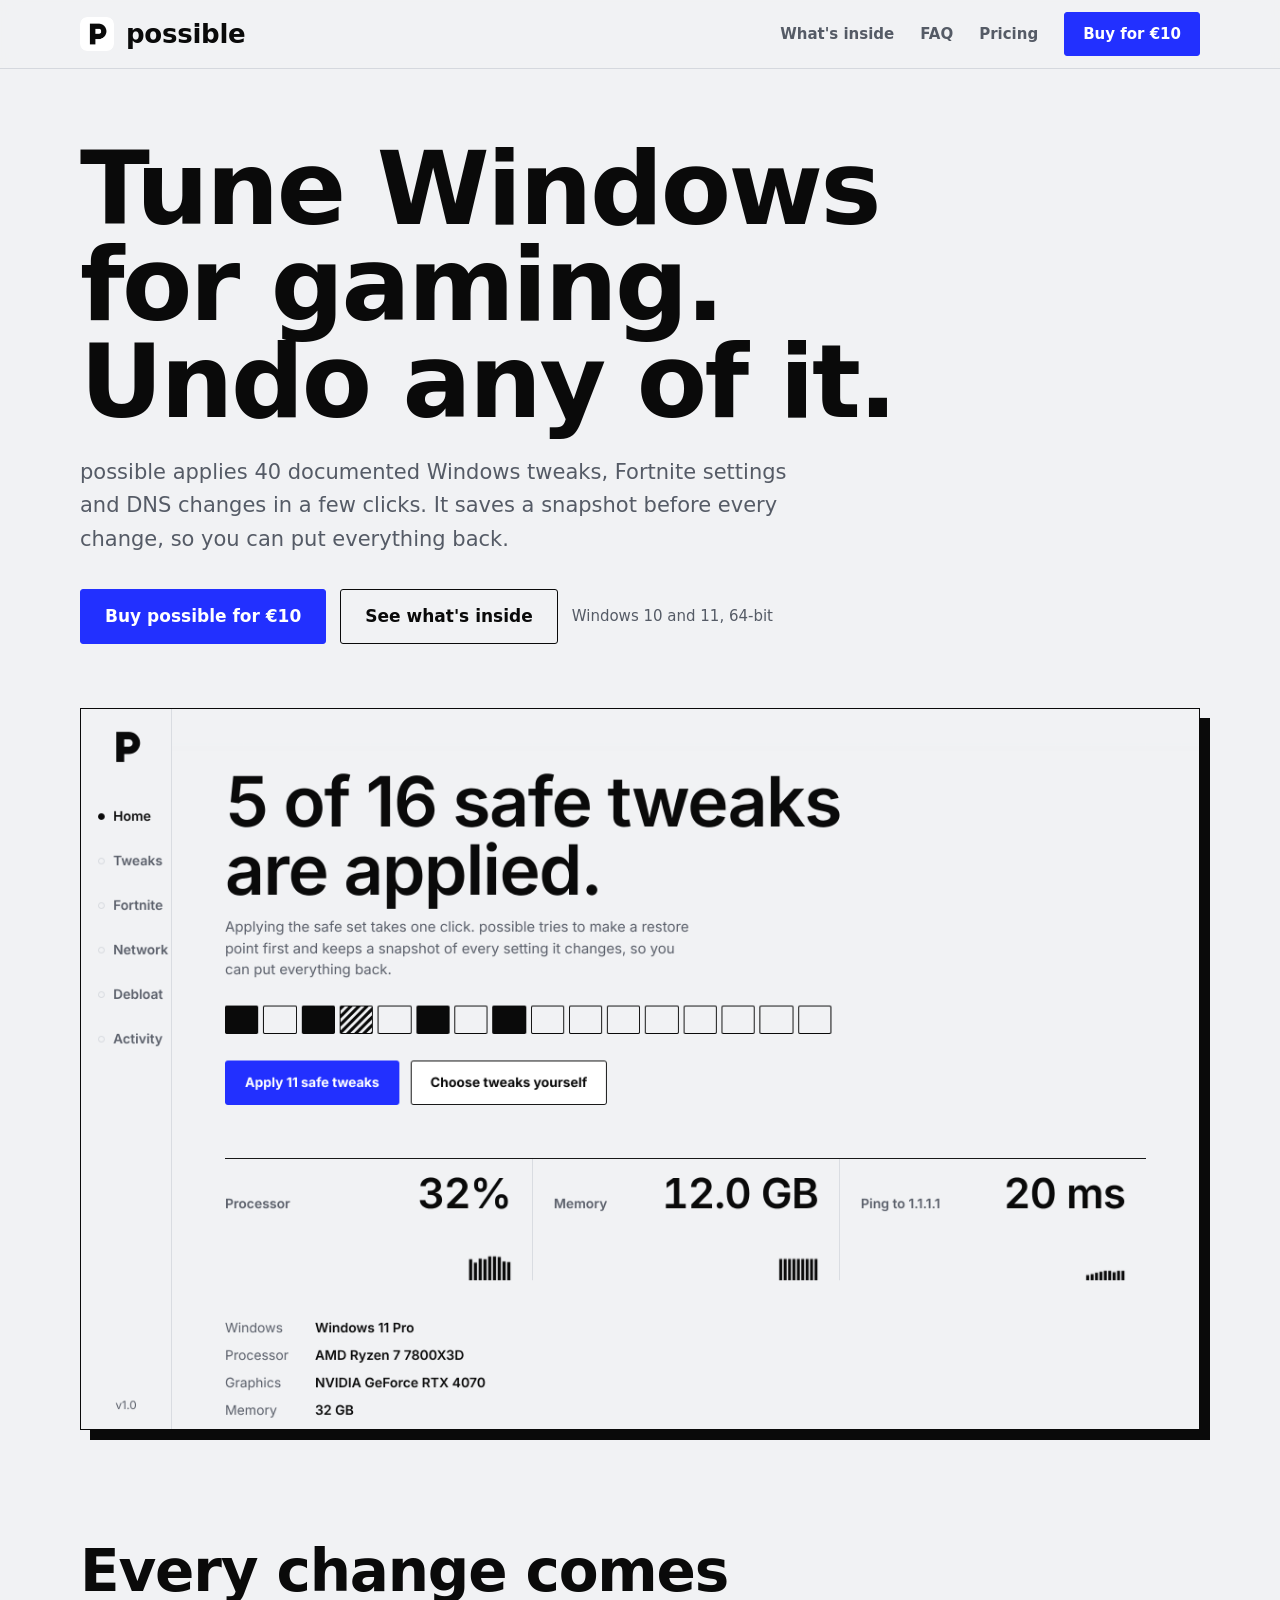
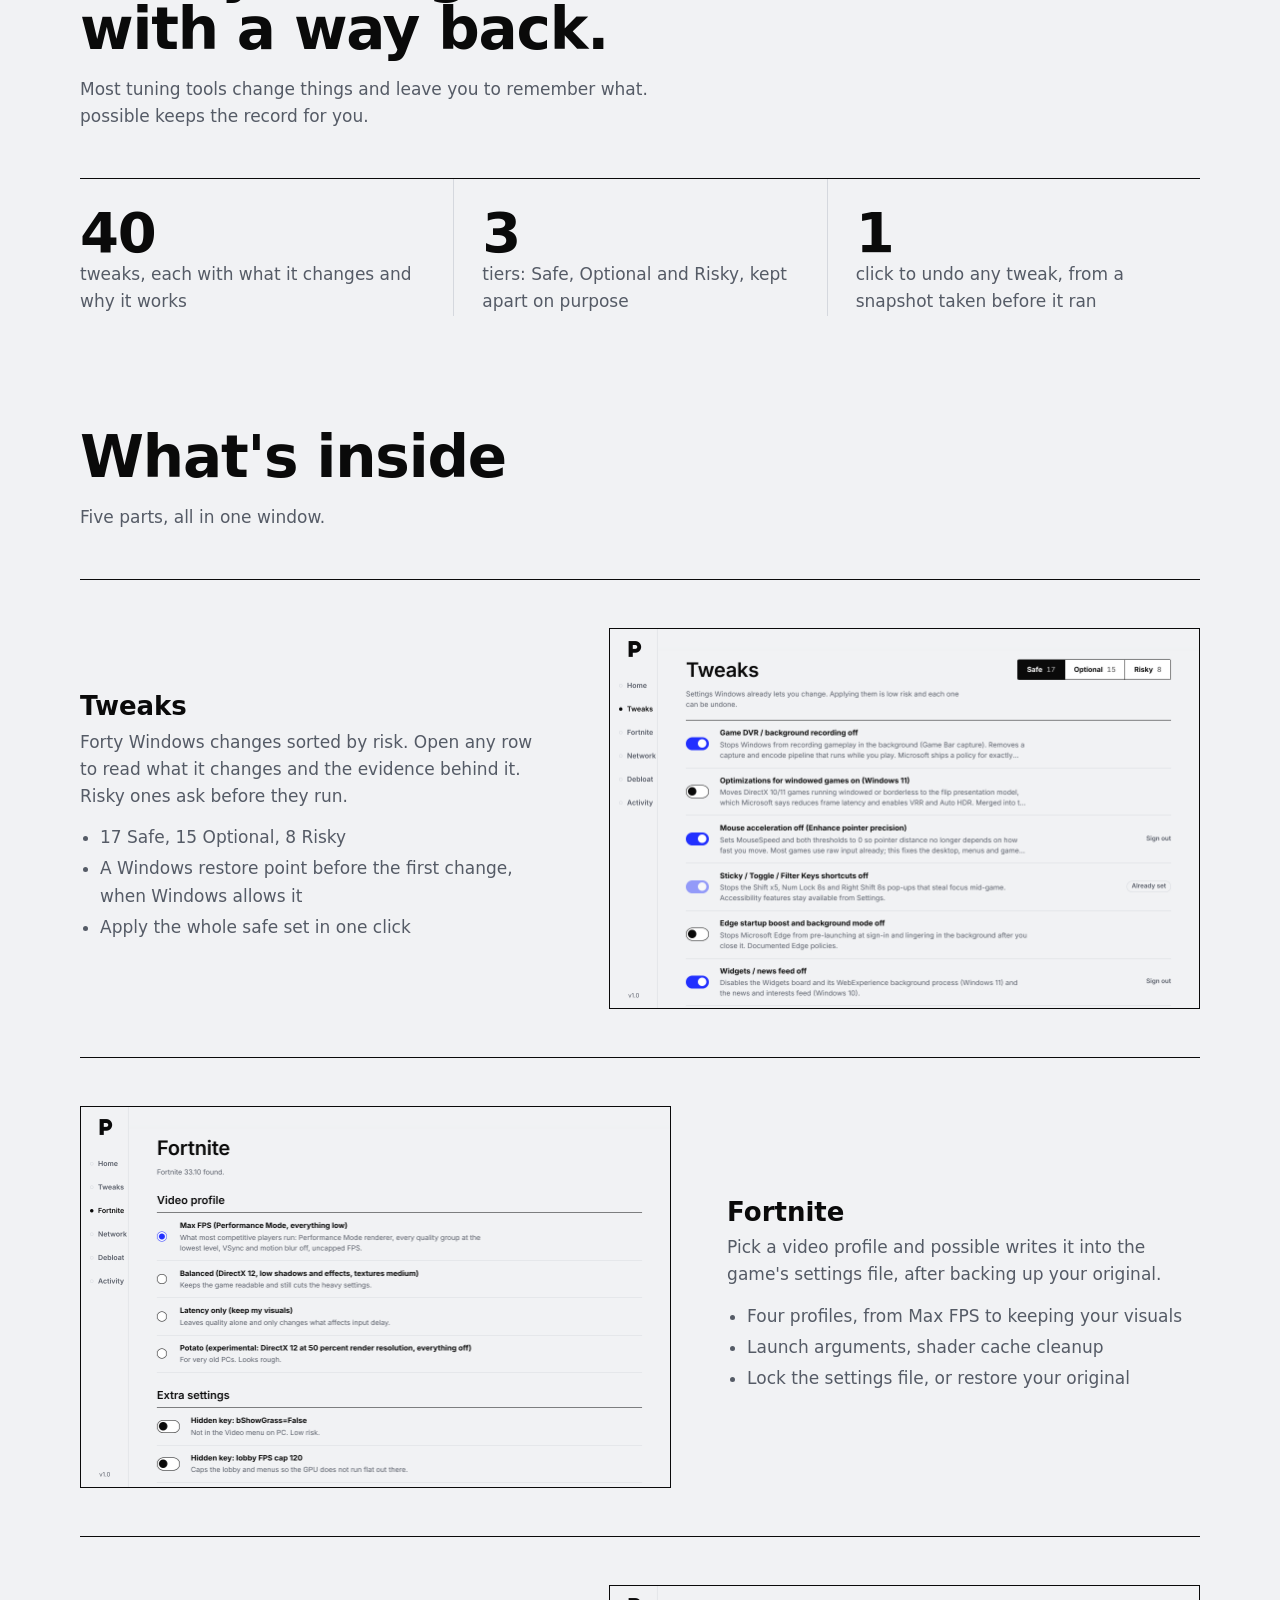
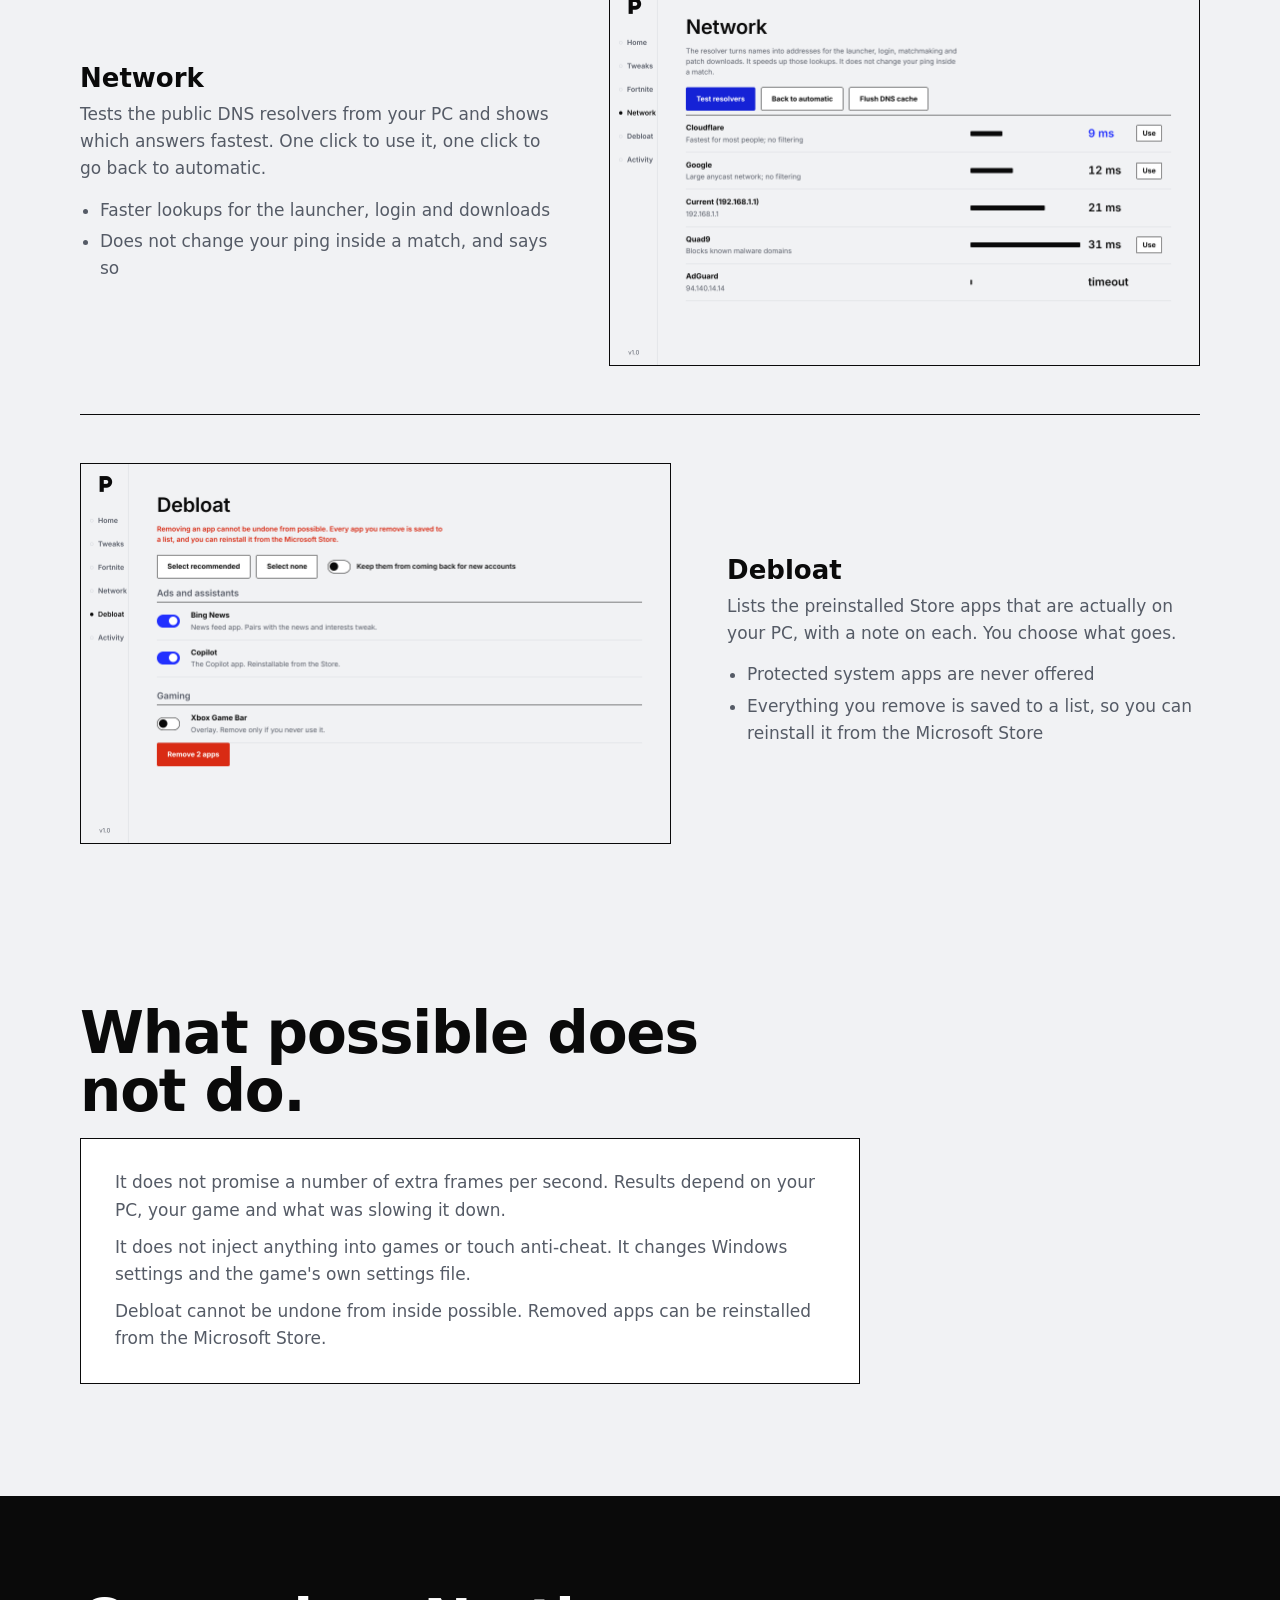
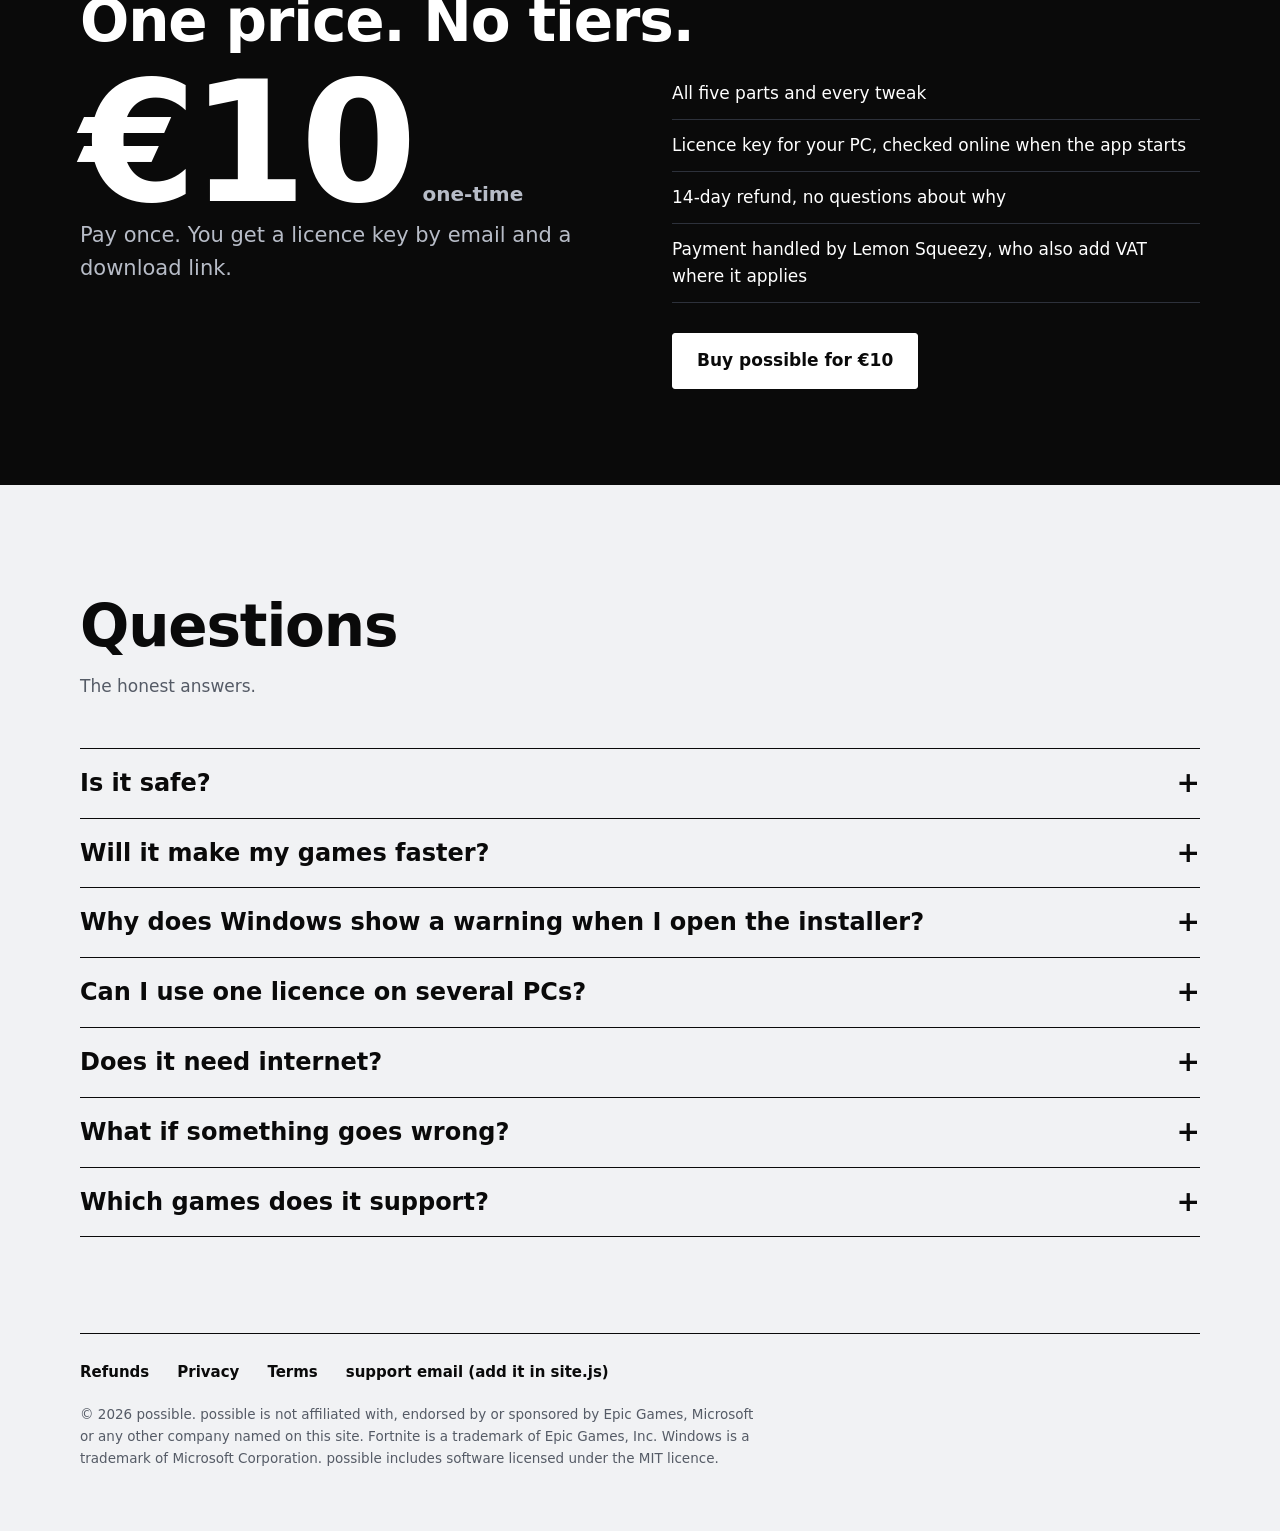
==== index.html @ 6659bd15 "Add files via upload" ====
<!doctype html>
<html lang="en">
<head>
<meta charset="utf-8">
<meta name="viewport" content="width=device-width, initial-scale=1">
<title>possible - tune Windows for gaming, undo any of it</title>
<meta name="description" content="possible applies 40 documented Windows tweaks, Fortnite settings and DNS changes, with a snapshot before every change so you can undo it.">
<link rel="icon" href="img/icon.png">
<link rel="stylesheet" href="style.css">
</head>
<body>
<header class="top"><div class="wrap bar">
  <a class="brand" href="index.html"><img src="img/icon.png" alt="">possible</a>
  <nav aria-label="Main">
    <a href="index.html#inside">What's inside</a>
    <a href="index.html#faq">FAQ</a>
    <a href="index.html#pricing">Pricing</a>
    <a class="btn small" data-buy href="index.html#pricing">Buy for &euro;10</a>
  </nav>
</div></header>

<main>
<div class="wrap hero">
  <h1>Tune Windows for gaming. Undo any of it.</h1>
  <p class="lede">possible applies 40 documented Windows tweaks, Fortnite settings and DNS changes in a few clicks. It saves a snapshot before every change, so you can put everything back.</p>
  <div class="cta">
    <a class="btn" data-buy href="#pricing">Buy possible for &euro;10</a>
    <a class="btn ghost" href="#inside">See what's inside</a>
    <span class="note">Windows 10 and 11, 64-bit</span>
  </div>
  <div class="shot"><img src="img/app-home.png" width="2360" height="1520" alt="The possible home screen: how many safe tweaks are applied, live processor, memory and ping readouts"></div>
</div>

<section id="how"><div class="wrap">
  <h2>Every change comes with a way back.</h2>
  <p class="sub">Most tuning tools change things and leave you to remember what. possible keeps the record for you.</p>
  <div class="facts">
    <div class="fact"><b>40</b><span>tweaks, each with what it changes and why it works</span></div>
    <div class="fact"><b>3</b><span>tiers: Safe, Optional and Risky, kept apart on purpose</span></div>
    <div class="fact"><b>1</b><span>click to undo any tweak, from a snapshot taken before it ran</span></div>
  </div>
</div></section>

<section id="inside"><div class="wrap">
  <h2>What's inside</h2>
  <p class="sub">Five parts, all in one window.</p>

  <div class="feature">
    <div class="copy">
      <h3>Tweaks</h3>
      <p>Forty Windows changes sorted by risk. Open any row to read what it changes and the evidence behind it. Risky ones ask before they run.</p>
      <ul><li>17 Safe, 15 Optional, 8 Risky</li><li>A Windows restore point before the first change, when Windows allows it</li><li>Apply the whole safe set in one click</li></ul>
    </div>
    <img src="img/app-tweaks.png" width="2360" height="1520" loading="lazy" alt="The Tweaks screen with switches and an expanded explanation">
  </div>

  <div class="feature">
    <div class="copy">
      <h3>Fortnite</h3>
      <p>Pick a video profile and possible writes it into the game's settings file, after backing up your original.</p>
      <ul><li>Four profiles, from Max FPS to keeping your visuals</li><li>Launch arguments, shader cache cleanup</li><li>Lock the settings file, or restore your original</li></ul>
    </div>
    <img src="img/app-fortnite.png" width="2360" height="1520" loading="lazy" alt="The Fortnite screen with video profiles and extra settings">
  </div>

  <div class="feature">
    <div class="copy">
      <h3>Network</h3>
      <p>Tests the public DNS resolvers from your PC and shows which answers fastest. One click to use it, one click to go back to automatic.</p>
      <ul><li>Faster lookups for the launcher, login and downloads</li><li>Does not change your ping inside a match, and says so</li></ul>
    </div>
    <img src="img/app-network.png" width="2360" height="1520" loading="lazy" alt="The Network screen listing DNS resolvers and their response times">
  </div>

  <div class="feature">
    <div class="copy">
      <h3>Debloat</h3>
      <p>Lists the preinstalled Store apps that are actually on your PC, with a note on each. You choose what goes.</p>
      <ul><li>Protected system apps are never offered</li><li>Everything you remove is saved to a list, so you can reinstall it from the Microsoft Store</li></ul>
    </div>
    <img src="img/app-debloat.png" width="2360" height="1520" loading="lazy" alt="The Debloat screen with apps grouped by category">
  </div>
</div></section>

<section><div class="wrap">
  <h2>What possible does not do.</h2>
  <div class="honest">
    <p>It does not promise a number of extra frames per second. Results depend on your PC, your game and what was slowing it down.</p>
    <p>It does not inject anything into games or touch anti-cheat. It changes Windows settings and the game's own settings file.</p>
    <p>Debloat cannot be undone from inside possible. Removed apps can be reinstalled from the Microsoft Store.</p>
  </div>
</div></section>

<div class="pricing" id="pricing"><div class="wrap">
  <h2>One price. No tiers.</h2>
  <div class="price-grid">
    <div>
      <p class="price">&euro;10<small>one-time</small></p>
      <p class="lede">Pay once. You get a licence key by email and a download link.</p>
    </div>
    <div>
      <ul>
        <li>All five parts and every tweak</li>
        <li>Licence key for your PC, checked online when the app starts</li>
        <li>14-day refund, no questions about why</li>
        <li>Payment handled by Lemon Squeezy, who also add VAT where it applies</li>
      </ul>
      <a class="btn" data-buy href="#pricing">Buy possible for &euro;10</a>
    </div>
  </div>
</div></div>

<section id="faq"><div class="wrap">
  <h2>Questions</h2>
  <p class="sub">The honest answers.</p>
  <details><summary>Is it safe?</summary><p>The Safe tier uses settings Windows already lets you change. Optional and Risky tweaks are labelled as such, explain their cost, and Risky ones ask before they run. possible tries to create a Windows restore point first and keeps a snapshot of each change so it can be undone.</p></details>
  <details><summary>Will it make my games faster?</summary><p>Often it helps a little, sometimes a lot, sometimes not at all. It depends on what your PC was doing in the background and on your hardware. We do not publish FPS numbers because they would not be true for your machine.</p></details>
  <details><summary>Why does Windows show a warning when I open the installer?</summary><p>possible is new and the installer is not yet signed with a paid code-signing certificate, so Windows SmartScreen may say it does not recognise the app. Choose More info, then Run anyway. Because the app edits system settings, it asks for administrator rights when it starts.</p></details>
  <details><summary>Can I use one licence on several PCs?</summary><p>A licence key can be activated on a limited number of PCs. The limit is shown when you buy. If you change computer, write to support and we will sort it out.</p></details>
  <details><summary>Does it need internet?</summary><p>It checks your licence when it starts. If you are offline, it keeps working for up to seven days after the last successful check.</p></details>
  <details><summary>What if something goes wrong?</summary><p>Undo the tweak in the app. If you need more, use the Windows restore point that possible created before its first change. And write to us: we read every message.</p></details>
  <details><summary>Which games does it support?</summary><p>The tweaks, Network and Debloat work for any game. The Fortnite screen is specific to Fortnite.</p></details>
</div></section>
</main>

<footer><div class="wrap">
  <div class="foot">
    <a href="refunds.html">Refunds</a><a href="privacy.html">Privacy</a><a href="terms.html">Terms</a><a data-email href="#">support email</a>
  </div>
  <p class="legal">&copy; <span id="year">2026</span> possible. possible is not affiliated with, endorsed by or sponsored by Epic Games, Microsoft or any other company named on this site. Fortnite is a trademark of Epic Games, Inc. Windows is a trademark of Microsoft Corporation. possible includes software licensed under the MIT licence.</p>
</div></footer>
<script src="site.js"></script>
</body>
</html>
---- style.css ----
:root{
  --fog:#F1F2F4; --paper:#fff; --ink:#0A0A0A; --graphite:#555B66; --line:#D5D8DE; --signal:#2230FF;
  --display:"Bahnschrift","DIN Alternate","Arial Narrow",system-ui,sans-serif;
  --text:"Segoe UI Variable Text","Segoe UI",system-ui,-apple-system,sans-serif;
}
*{box-sizing:border-box}
html{scroll-behavior:smooth}
body{margin:0;background:var(--fog);color:var(--ink);font:17px/1.6 var(--text);-webkit-font-smoothing:antialiased}
a{color:inherit}
:focus-visible{outline:3px solid var(--signal);outline-offset:3px}
.wrap{width:min(1120px,100% - 48px);margin:0 auto}

/* header */
header.top{position:sticky;top:0;z-index:10;background:rgba(241,242,244,.92);backdrop-filter:blur(8px);border-bottom:1px solid var(--line)}
.bar{display:flex;align-items:center;gap:28px;height:68px}
.brand{display:flex;align-items:center;gap:12px;font:700 26px/1 var(--display);text-decoration:none;letter-spacing:-.01em}
.brand img{width:34px;height:34px;border-radius:7px;display:block}
.bar nav{display:flex;align-items:center;gap:26px;margin-left:auto;font-weight:600;font-size:15px}
.bar nav a{text-decoration:none;color:var(--graphite)}
.bar nav a:hover{color:var(--ink)}
.bar nav a.btn{color:#fff}
.btn{display:inline-block;background:var(--signal);color:#fff;font-weight:700;text-decoration:none;padding:13px 24px;border-radius:3px;border:1.5px solid var(--signal)}
.btn:hover{background:#1522d6;border-color:#1522d6}
.btn.ghost{background:transparent;color:var(--ink);border-color:var(--ink)}
.btn.ghost:hover{background:var(--paper)}
.btn.small{padding:9px 18px;font-size:15px}

/* hero */
.hero{padding:72px 0 0}
h1{font:700 clamp(46px,8vw,104px)/.94 var(--display);letter-spacing:-.025em;margin:0 0 26px;max-width:12ch}
.lede{font-size:clamp(18px,2vw,21px);max-width:54ch;color:var(--graphite);margin:0 0 32px}
.cta{display:flex;gap:14px;flex-wrap:wrap;align-items:center}
.cta .note{color:var(--graphite);font-size:15px}
.shot{margin:64px 0 0;border:1.5px solid var(--ink);background:var(--paper);box-shadow:10px 10px 0 var(--ink)}
.shot img{display:block;width:100%;height:auto}

/* sections */
section{padding:112px 0 0}
h2{font:700 clamp(34px,5vw,58px)/1 var(--display);letter-spacing:-.02em;margin:0 0 18px;max-width:18ch}
h3{font:700 26px/1.1 var(--display);margin:0 0 8px}
.sub{color:var(--graphite);max-width:58ch;margin:0 0 48px}

.feature{display:grid;grid-template-columns:1fr 1.25fr;gap:56px;align-items:center;padding:48px 0;border-top:1.5px solid var(--ink)}
.feature:nth-of-type(even){grid-template-columns:1.25fr 1fr}
.feature:nth-of-type(even) .copy{order:2}
.feature p{color:var(--graphite);margin:0 0 12px;max-width:46ch}
.feature ul{margin:14px 0 0;padding-left:20px;color:var(--graphite)}
.feature li{margin:4px 0}
.feature img{width:100%;height:auto;display:block;border:1.5px solid var(--ink);background:var(--paper)}

.facts{display:grid;grid-template-columns:repeat(3,1fr);border-top:1.5px solid var(--ink)}
.fact{padding:26px 28px 0 0}
.fact + .fact{padding-left:28px;border-left:1px solid var(--line)}
.fact b{display:block;font:700 56px/1 var(--display);letter-spacing:-.02em}
.fact span{color:var(--graphite)}

.honest{border:1.5px solid var(--ink);background:var(--paper);padding:30px 34px;max-width:780px}
.honest p{margin:0 0 10px;color:var(--graphite)}
.honest p:last-child{margin:0}

/* pricing */
.pricing{background:var(--ink);color:#fff;margin-top:112px;padding:96px 0}
.pricing h2{color:#fff}
.price-grid{display:grid;grid-template-columns:1fr 1fr;gap:64px;align-items:start}
.price{font:700 clamp(84px,14vw,168px)/.9 var(--display);letter-spacing:-.04em;margin:0}
.price small{font:600 20px var(--text);letter-spacing:0;color:#B7BCC7;margin-left:12px}
.pricing ul{list-style:none;padding:0;margin:0 0 30px}
.pricing li{padding:12px 0;border-bottom:1px solid #2D313B}
.pricing .lede{color:#B7BCC7}
.pricing .btn{background:#fff;color:var(--ink);border-color:#fff}
.pricing .btn:hover{background:#E6E8EE}

/* faq */
details{border-top:1.5px solid var(--ink);padding:20px 0}
details:last-of-type{border-bottom:1.5px solid var(--ink)}
summary{font:700 24px/1.2 var(--display);cursor:pointer;list-style:none;display:flex;justify-content:space-between;gap:20px}
summary::-webkit-details-marker{display:none}
summary::after{content:"+";font-size:28px;line-height:1}
details[open] summary::after{content:"\2212"}
details p{margin:12px 0 0;color:var(--graphite);max-width:70ch}

/* footer */
footer{padding:96px 0 48px;color:var(--graphite);font-size:15px}
.foot{display:flex;gap:28px;flex-wrap:wrap;border-top:1.5px solid var(--ink);padding-top:26px}
.foot a{text-decoration:none;font-weight:600;color:var(--ink)}
.legal{margin-top:20px;max-width:80ch;font-size:13.5px}

/* text pages */
.doc{padding:72px 0 0;max-width:720px}
.doc h1{font-size:clamp(40px,6vw,72px);max-width:none}
.doc h2{font-size:28px;margin:44px 0 8px}
.doc p,.doc li{color:#333844}
.doc .date{color:var(--graphite)}

@media (max-width:860px){
  .bar nav a:not(.btn){display:none}
  .feature,.feature:nth-of-type(even){grid-template-columns:1fr;gap:28px}
  .feature:nth-of-type(even) .copy{order:0}
  .facts{grid-template-columns:1fr}
  .fact + .fact{padding-left:0;border-left:0;border-top:1px solid var(--line);margin-top:22px}
  .price-grid{grid-template-columns:1fr;gap:36px}
  .shot{box-shadow:6px 6px 0 var(--ink)}
  section{padding-top:80px}
}
@media (prefers-reduced-motion:reduce){html{scroll-behavior:auto}}

[id]{scroll-margin-top:84px}
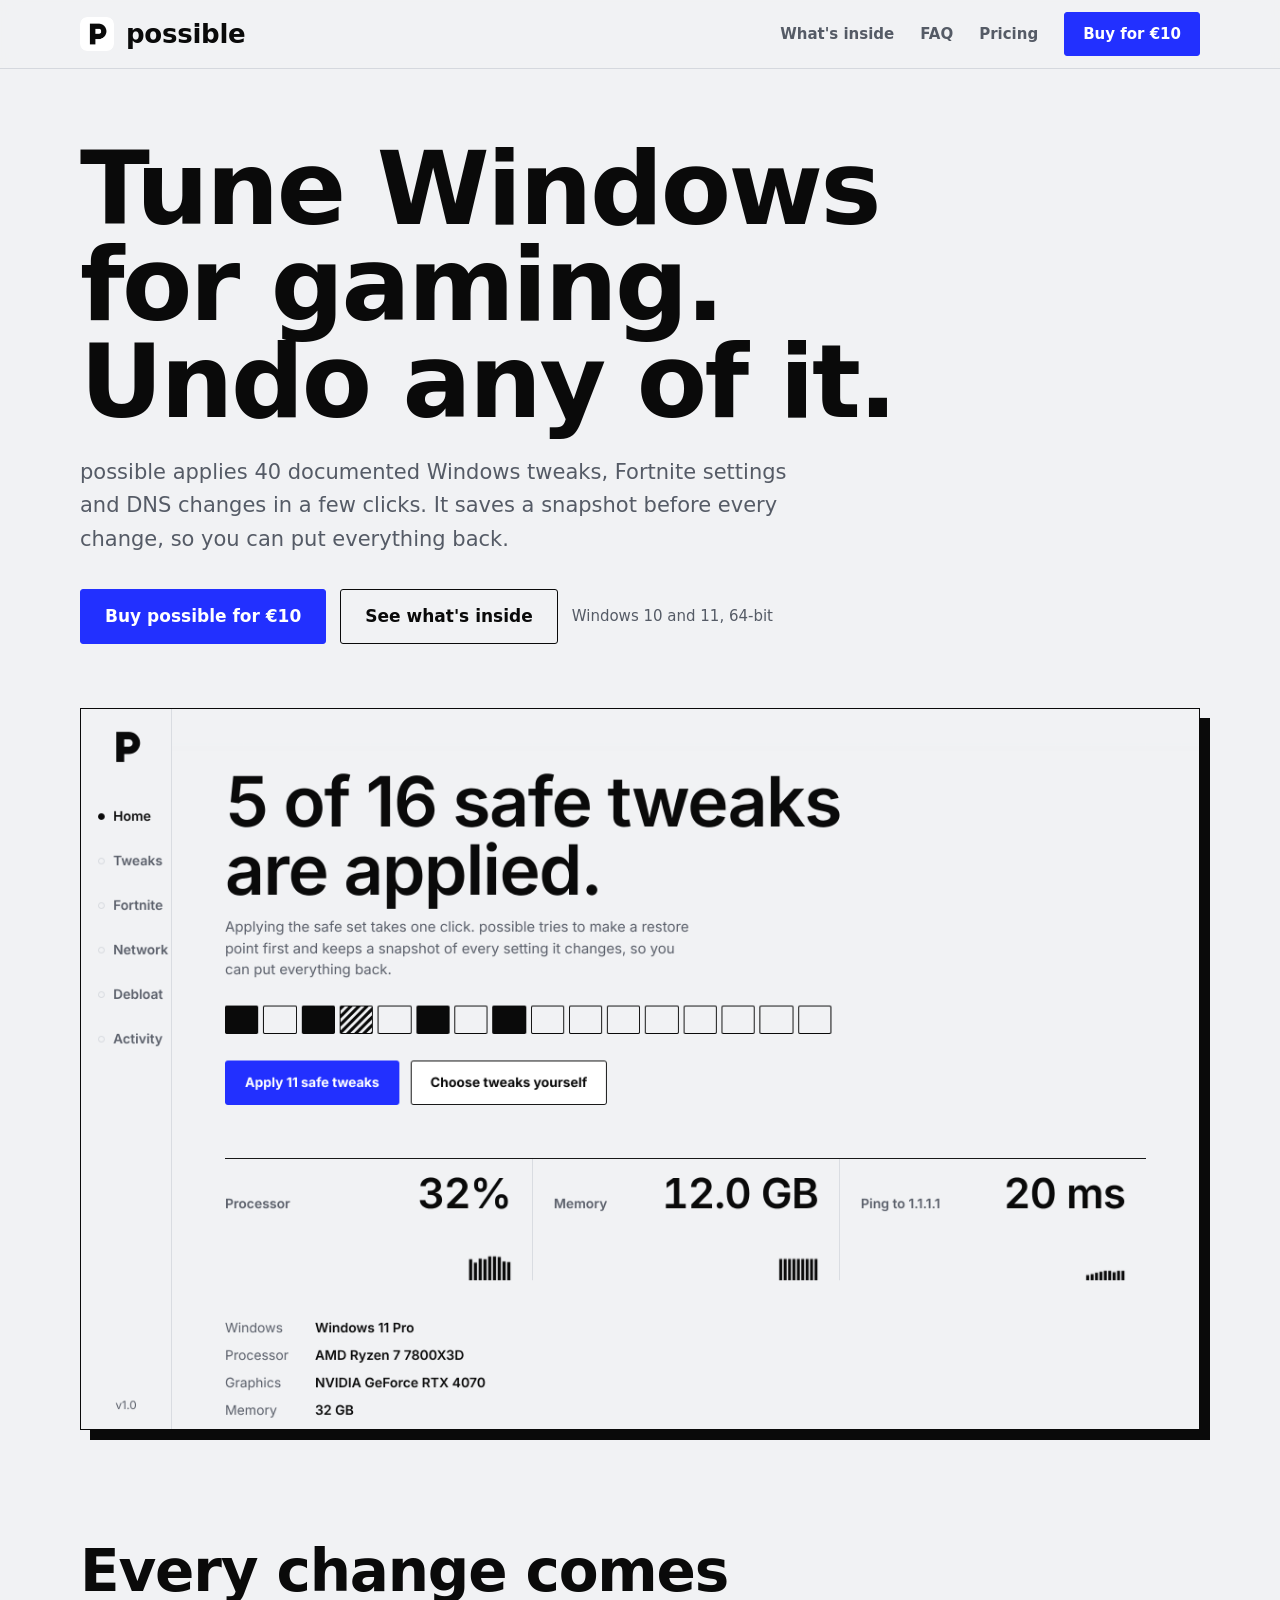
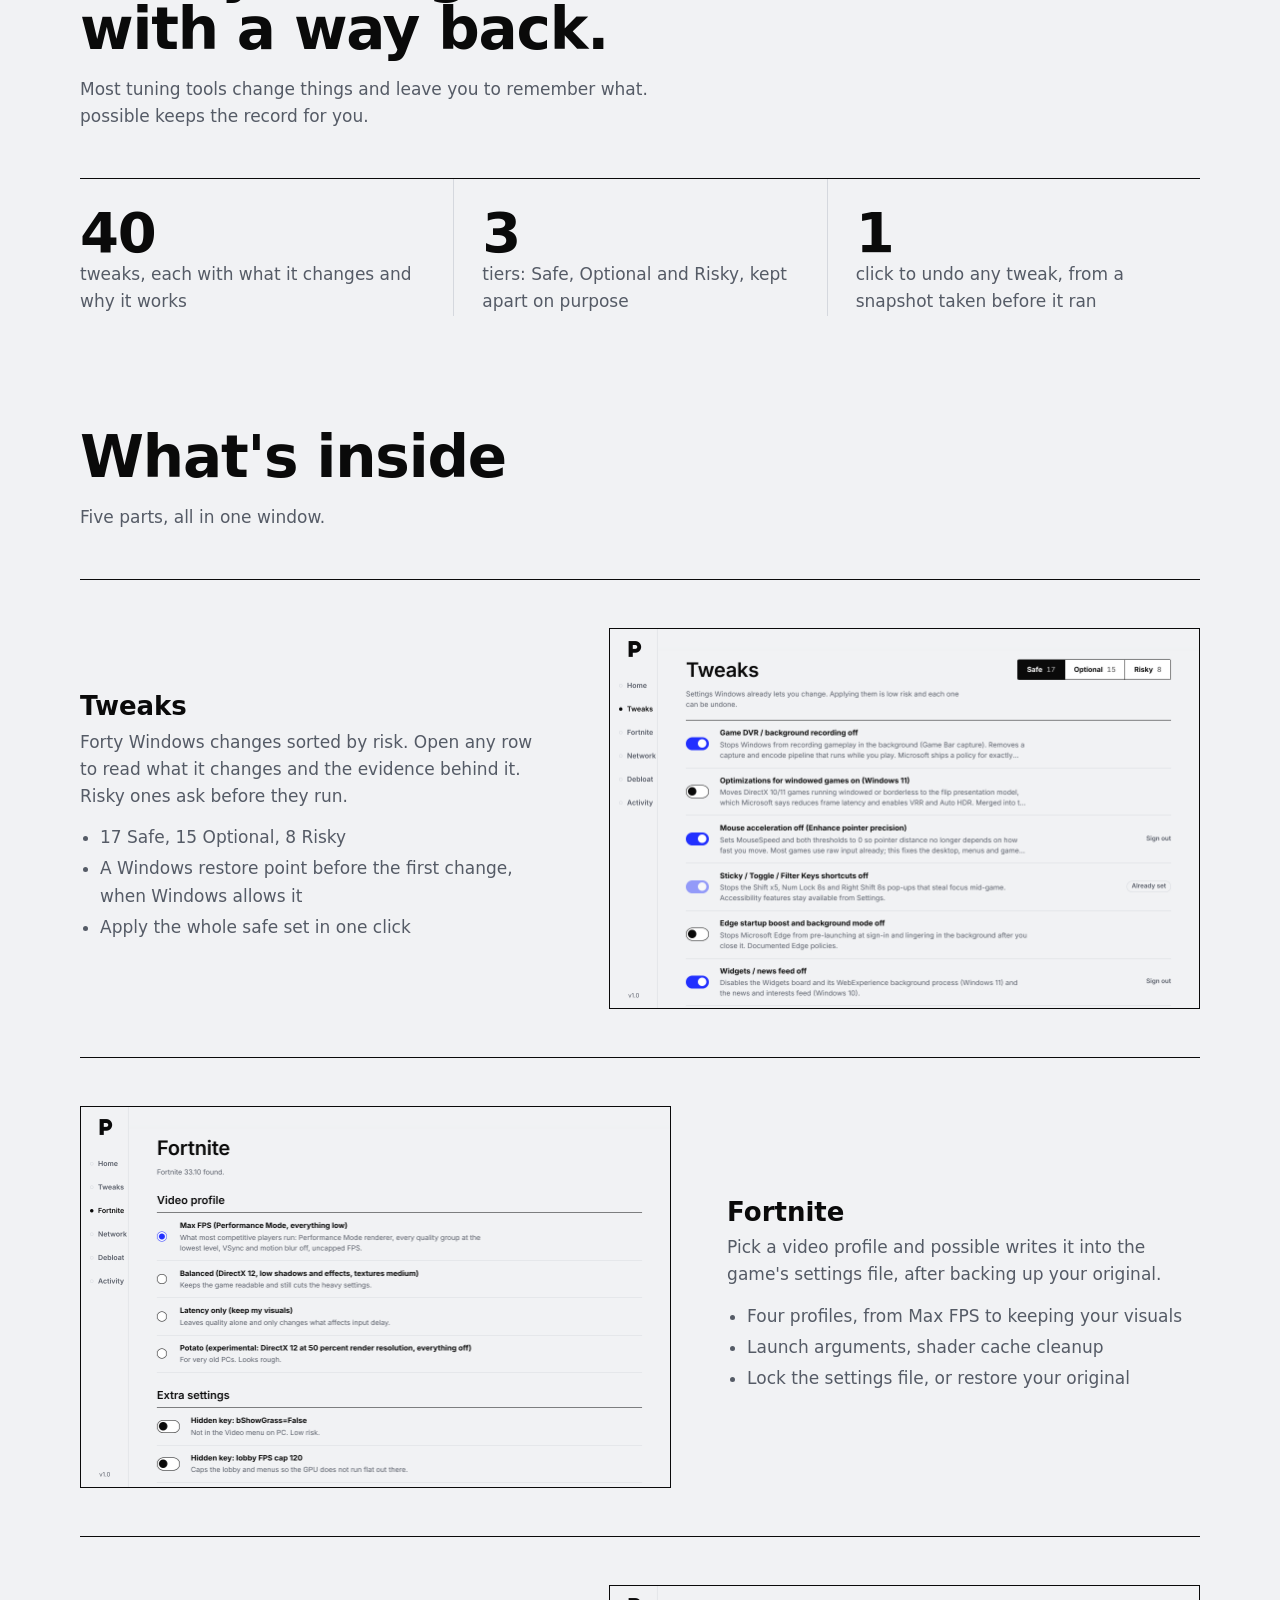
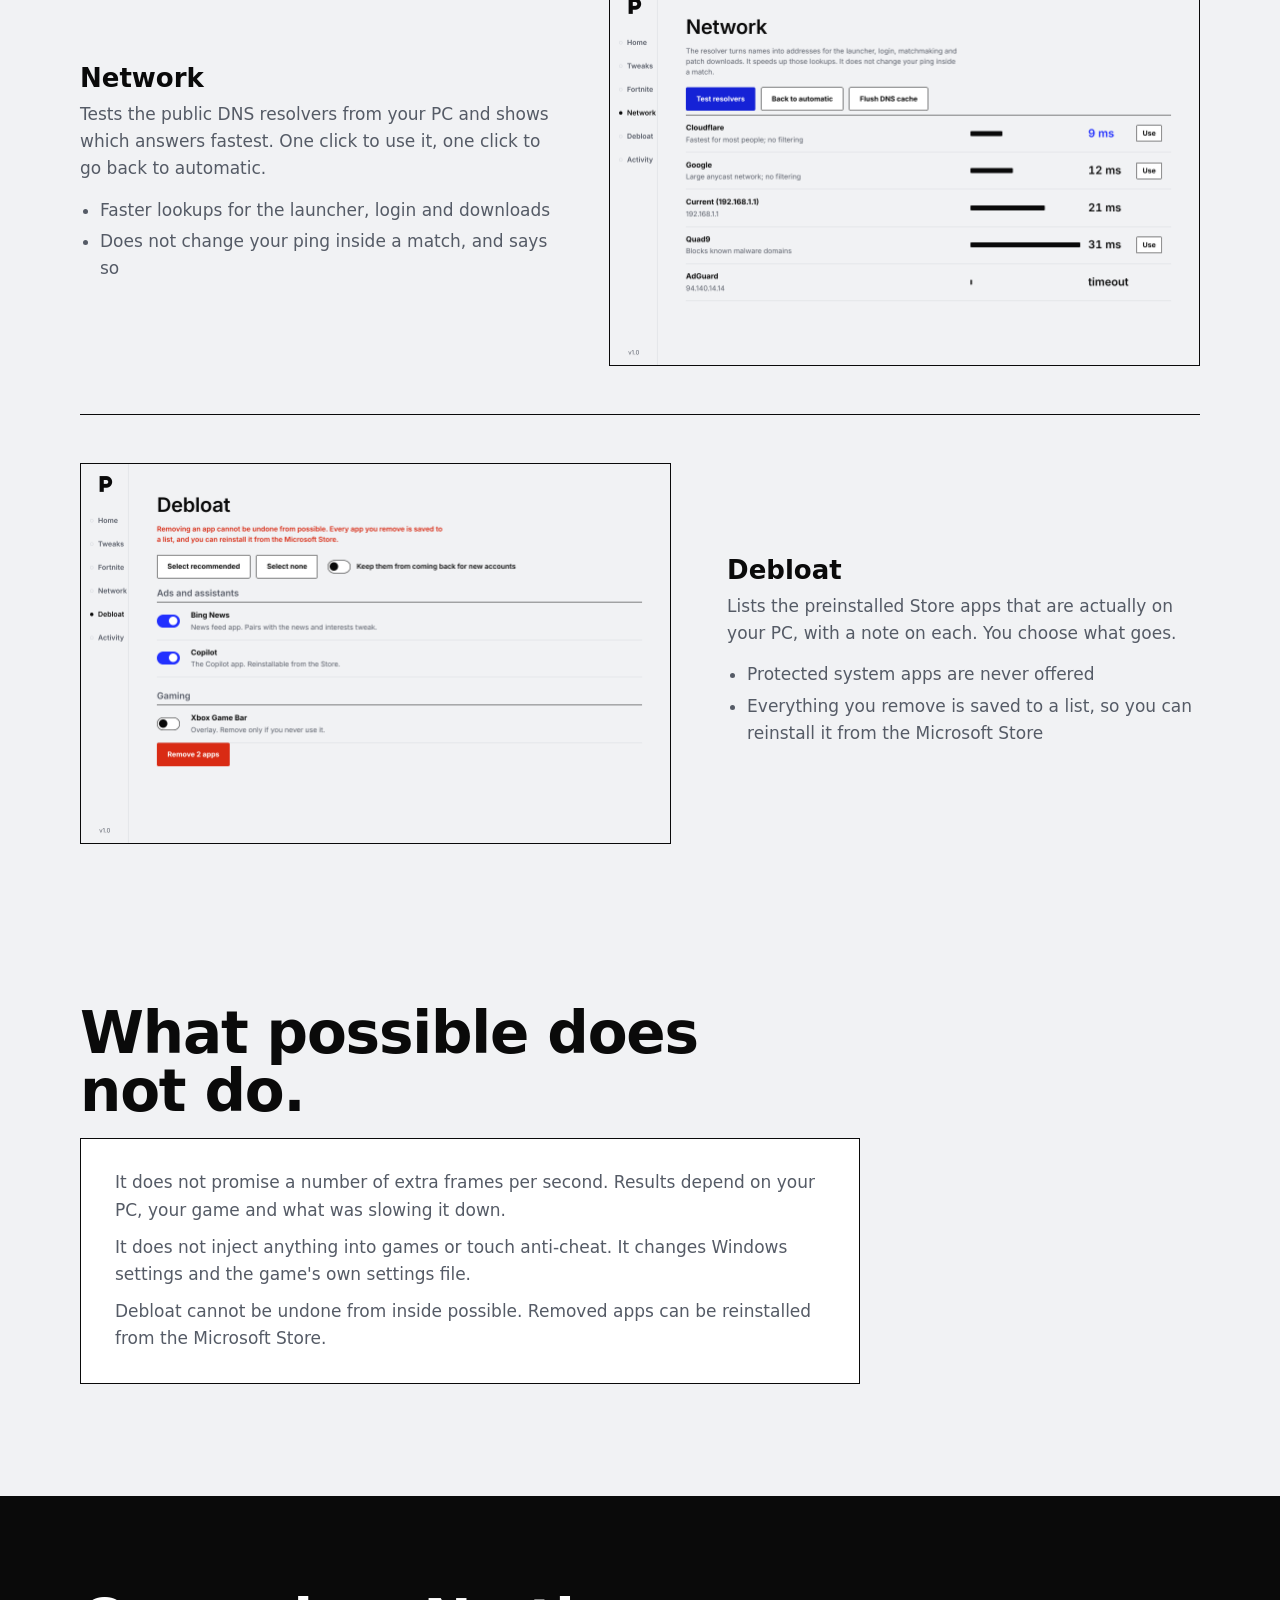
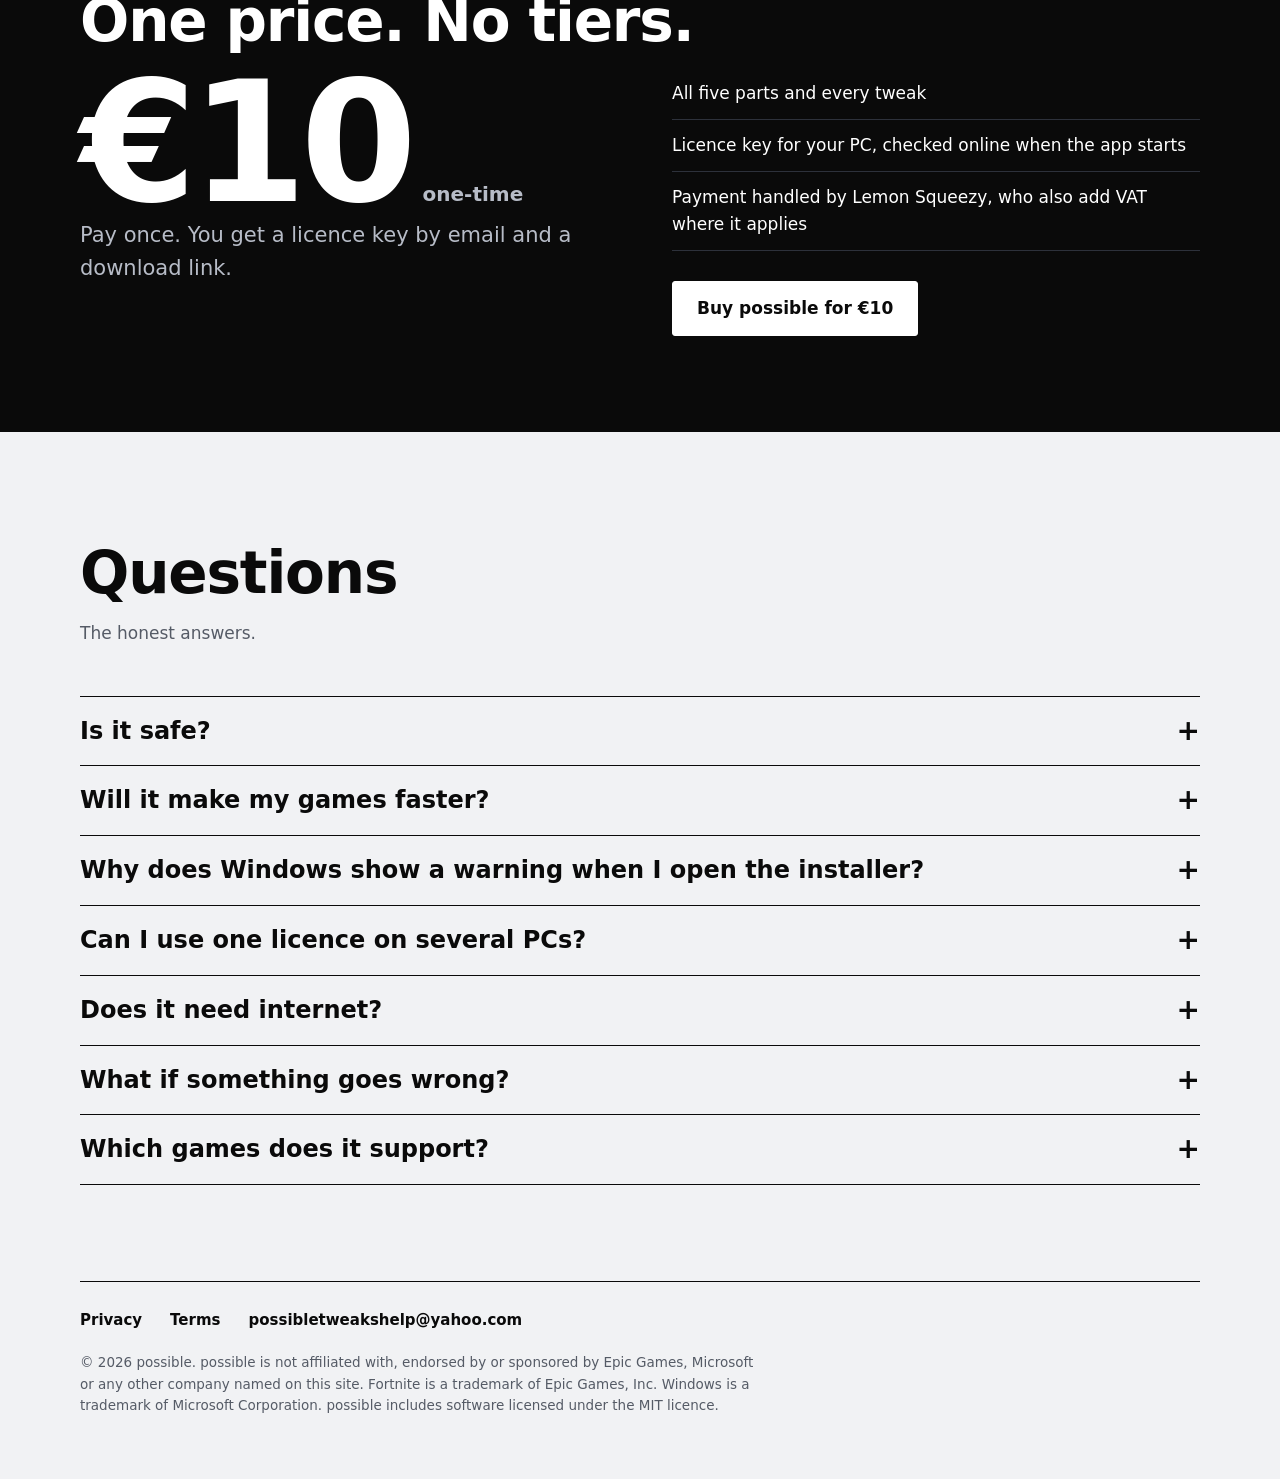
==== commit 6a3c2c10: "Add files via upload" ====
--- a/index.html
+++ b/index.html
@@ -102,7 +102,6 @@
       <ul>
         <li>All five parts and every tweak</li>
         <li>Licence key for your PC, checked online when the app starts</li>
-        <li>14-day refund, no questions about why</li>
         <li>Payment handled by Lemon Squeezy, who also add VAT where it applies</li>
       </ul>
       <a class="btn" data-buy href="#pricing">Buy possible for &euro;10</a>
@@ -125,7 +124,7 @@
 
 <footer><div class="wrap">
   <div class="foot">
-    <a href="refunds.html">Refunds</a><a href="privacy.html">Privacy</a><a href="terms.html">Terms</a><a data-email href="#">support email</a>
+    <a href="privacy.html">Privacy</a><a href="terms.html">Terms</a><a data-email href="#">support email</a>
   </div>
   <p class="legal">&copy; <span id="year">2026</span> possible. possible is not affiliated with, endorsed by or sponsored by Epic Games, Microsoft or any other company named on this site. Fortnite is a trademark of Epic Games, Inc. Windows is a trademark of Microsoft Corporation. possible includes software licensed under the MIT licence.</p>
 </div></footer>
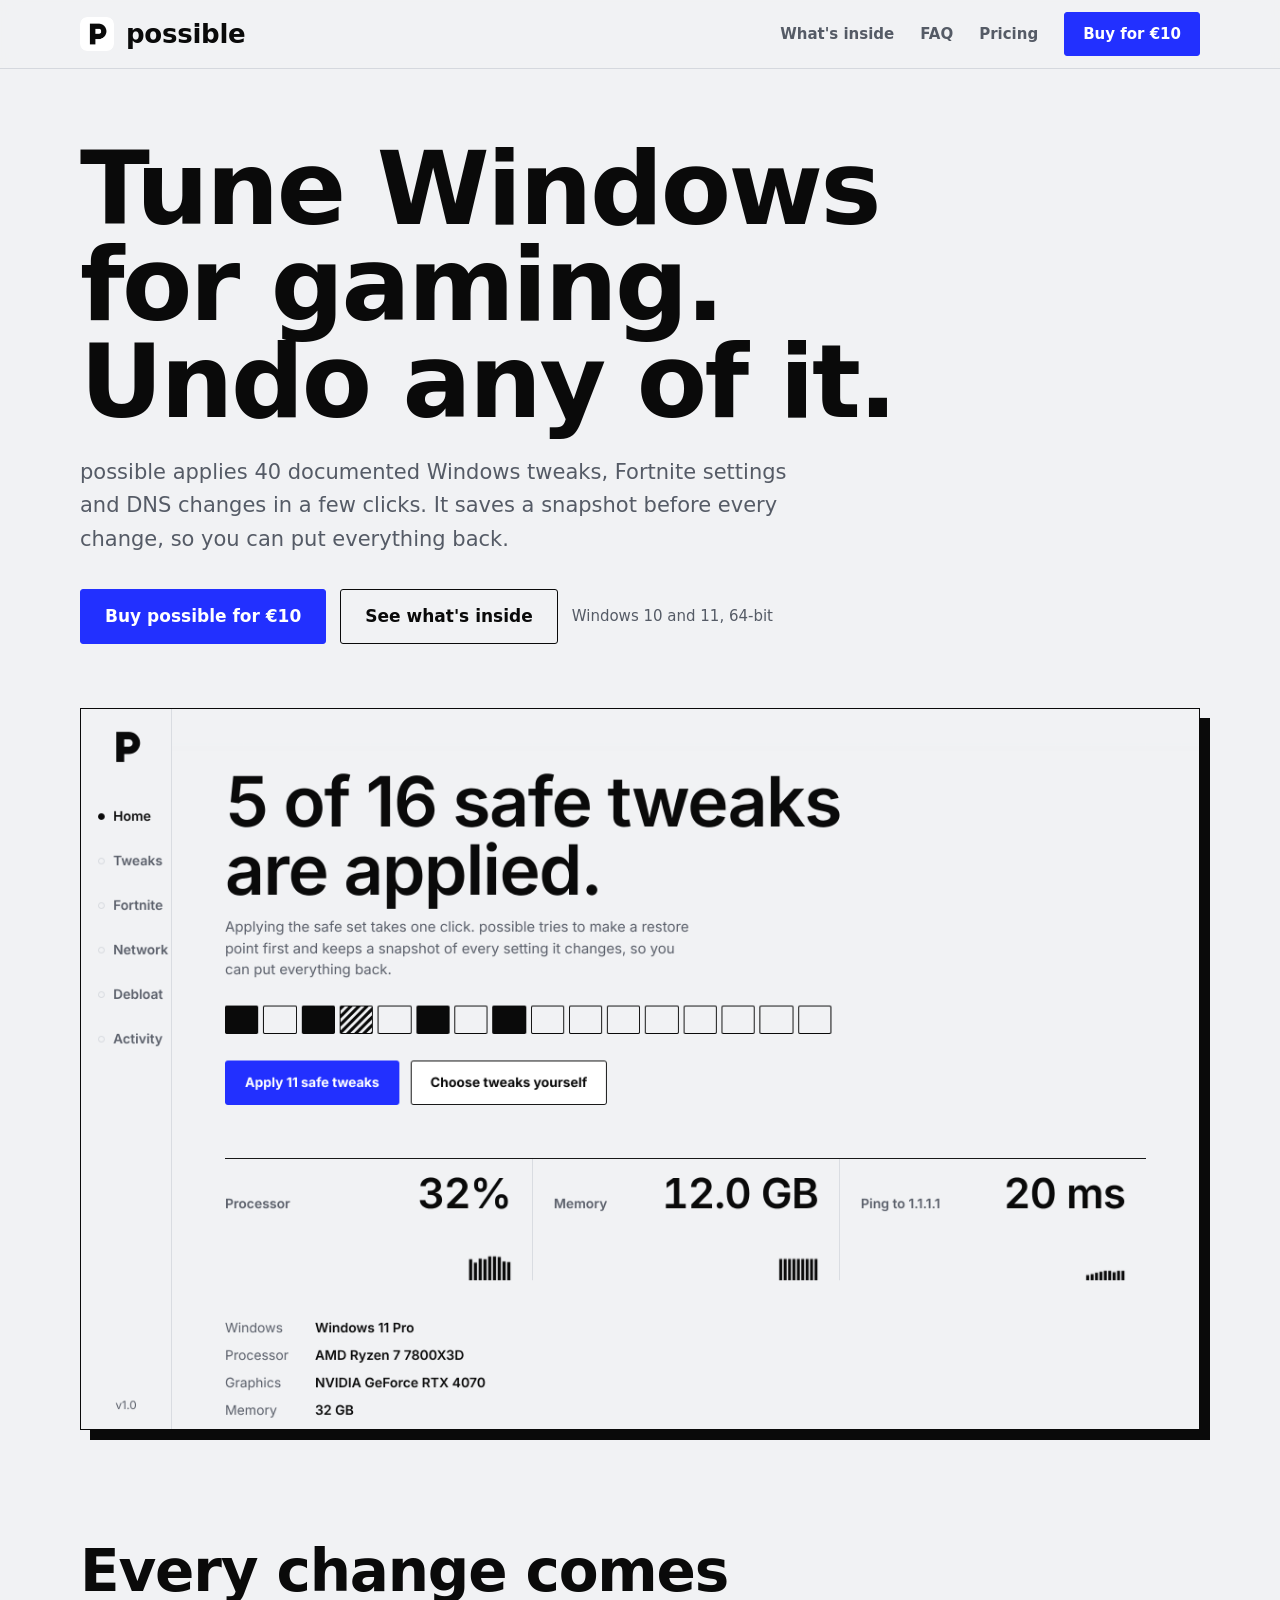
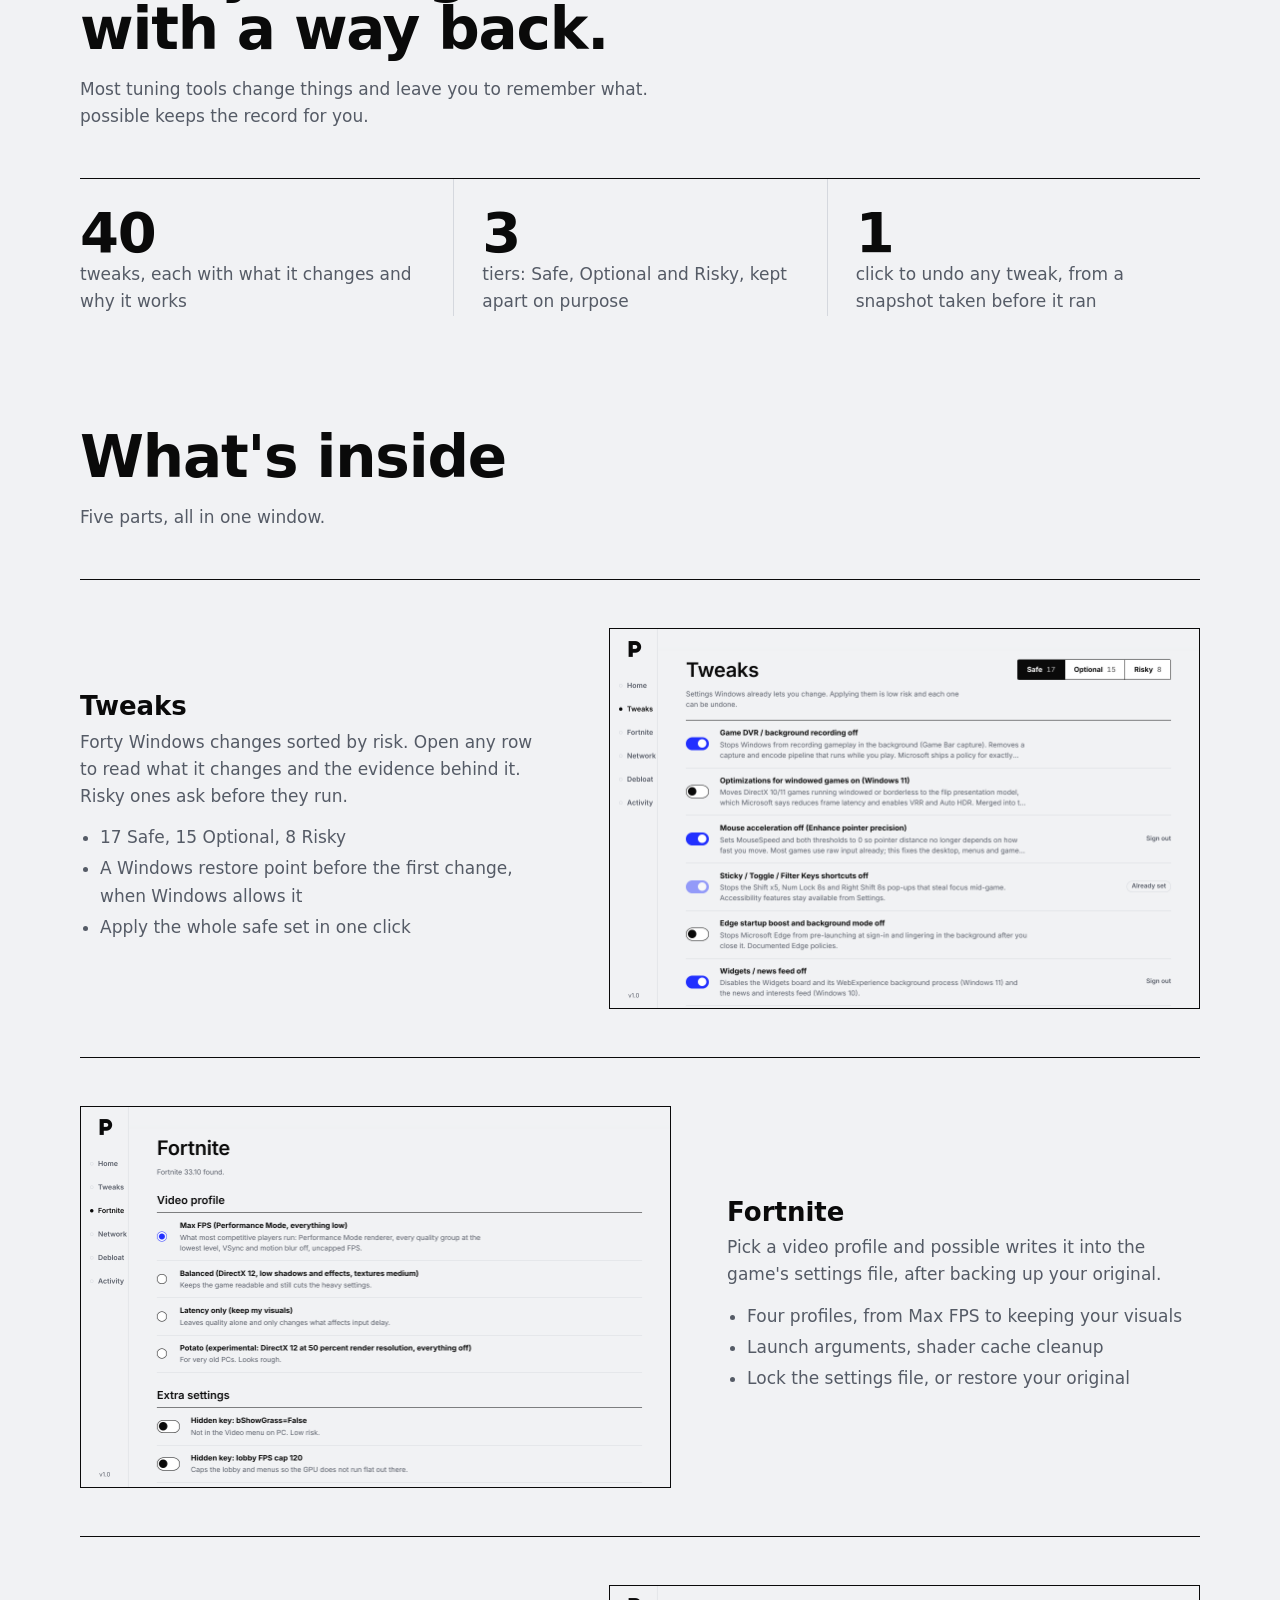
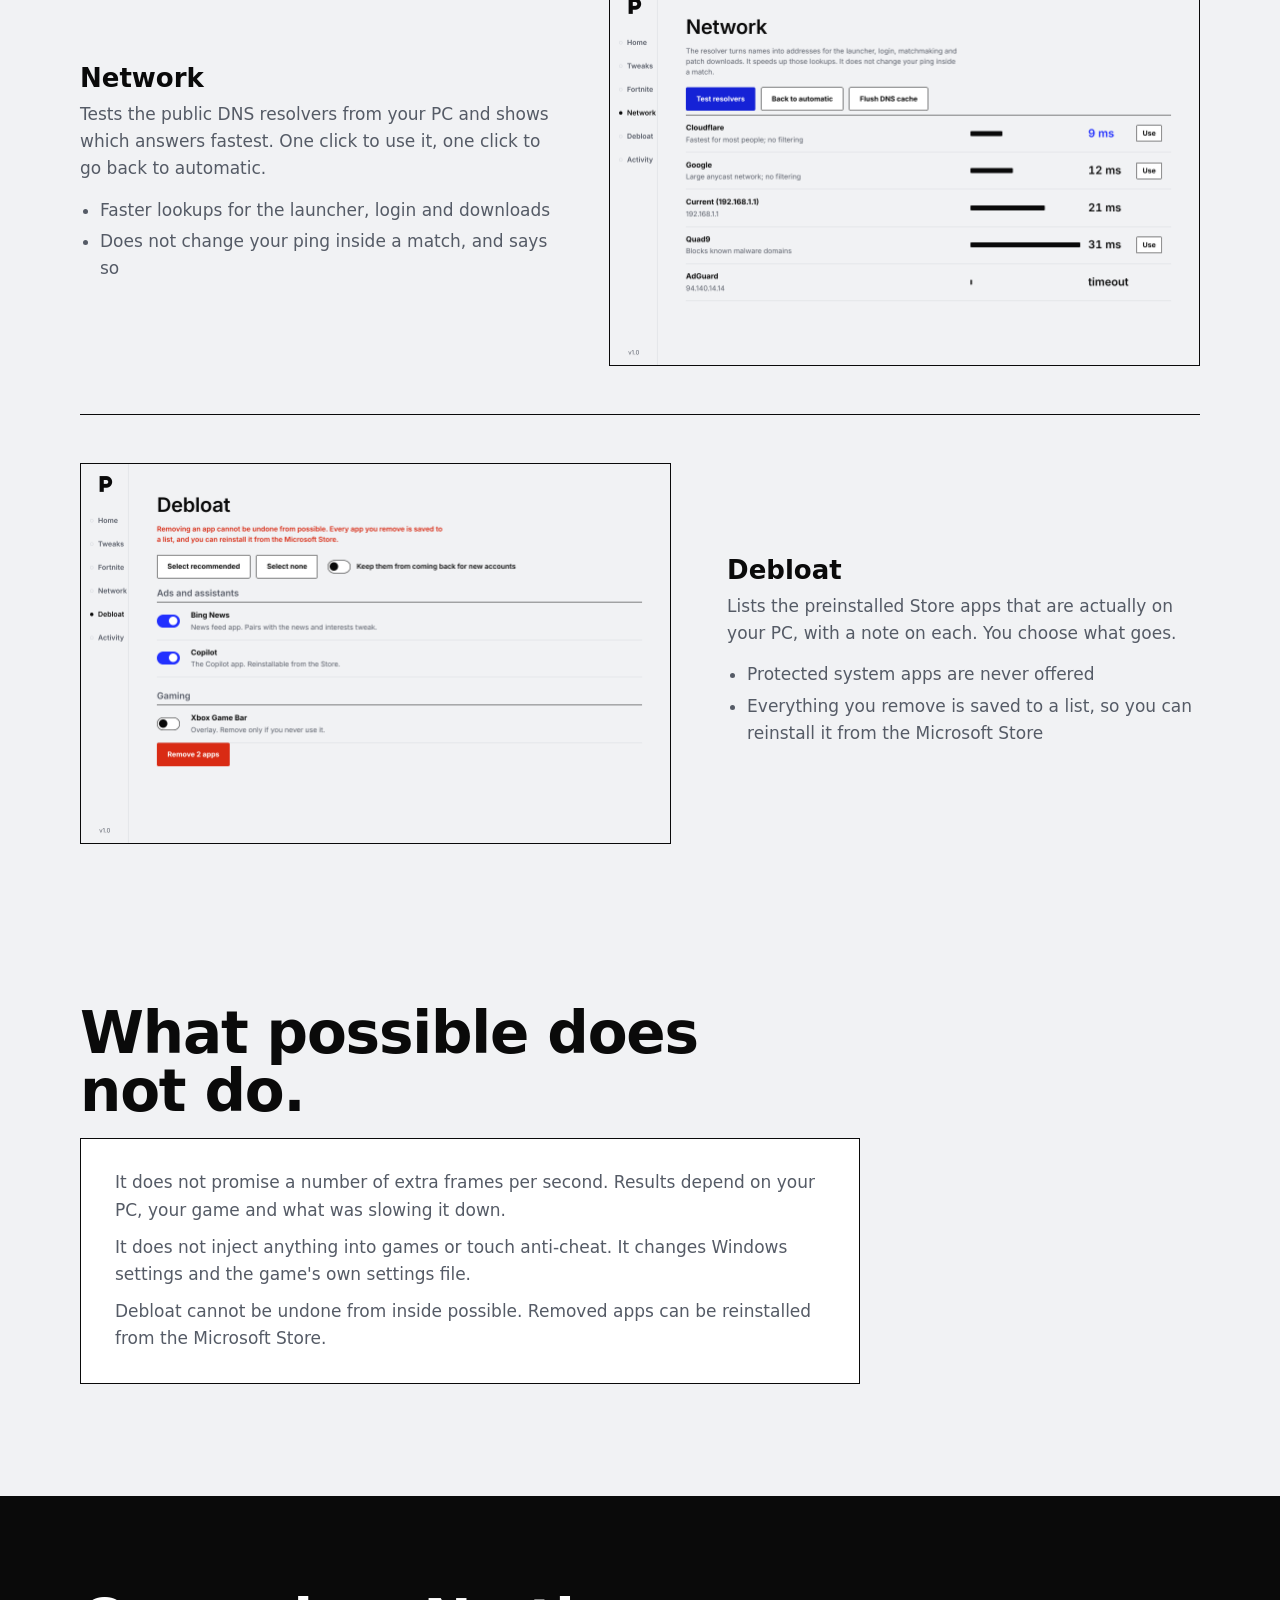
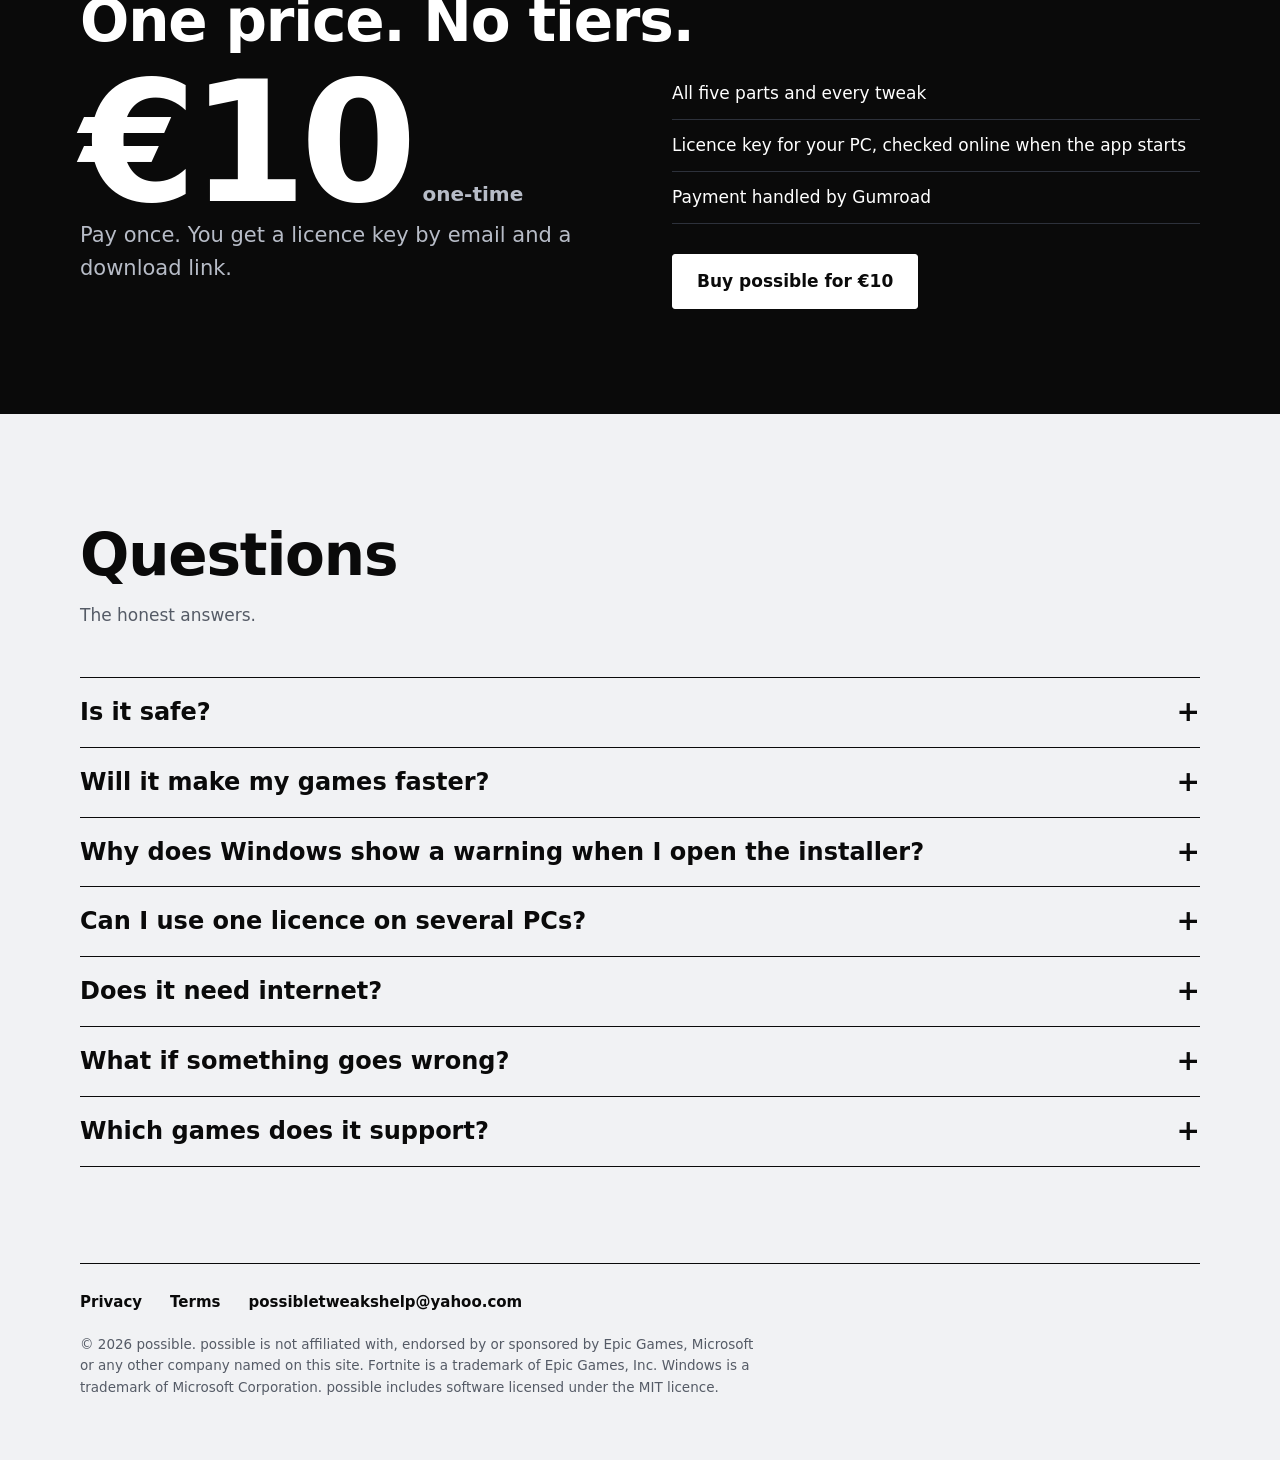
==== commit 6bb11c75: "Add files via upload" ====
--- a/index.html
+++ b/index.html
@@ -102,7 +102,7 @@
       <ul>
         <li>All five parts and every tweak</li>
         <li>Licence key for your PC, checked online when the app starts</li>
-        <li>Payment handled by Lemon Squeezy, who also add VAT where it applies</li>
+        <li>Payment handled by Gumroad</li>
       </ul>
       <a class="btn" data-buy href="#pricing">Buy possible for &euro;10</a>
     </div>
